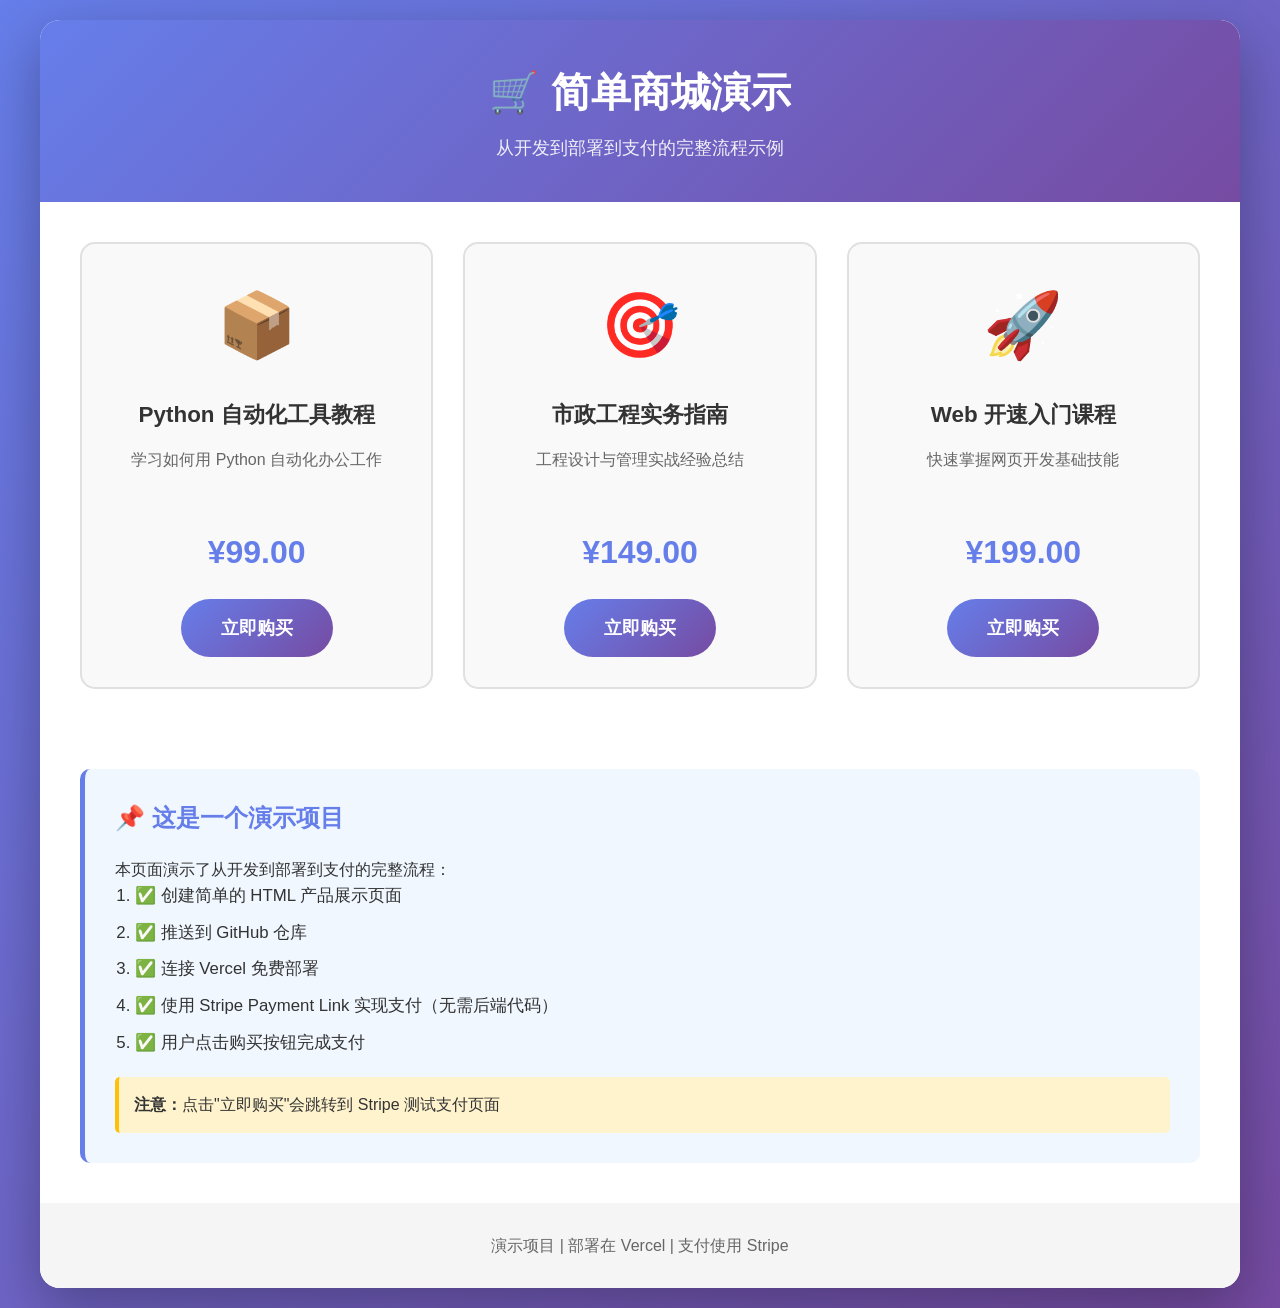
==== index.html @ 3aadf566 "feat: 添加微信支付商城演示项目" ====
<!DOCTYPE html>
<html lang="zh-CN">
<head>
    <meta charset="UTF-8">
    <meta name="viewport" content="width=device-width, initial-scale=1.0">
    <title>简单商城演示</title>
    <link rel="stylesheet" href="styles.css">
</head>
<body>
    <div class="container">
        <header>
            <h1>🛒 简单商城演示</h1>
            <p class="subtitle">从开发到部署到支付的完整流程示例</p>
        </header>

        <main>
            <div class="product-grid">
                <!-- 产品 1 -->
                <div class="product-card">
                    <div class="product-image">📦</div>
                    <h3>Python 自动化工具教程</h3>
                    <p class="description">学习如何用 Python 自动化办公工作</p>
                    <div class="price">¥99.00</div>
                    <a href="https://buy.stripe.com/test_aIM16sbFna0e8G0001" target="_blank" class="buy-button">
                        立即购买
                    </a>
                </div>

                <!-- 产品 2 -->
                <div class="product-card">
                    <div class="product-image">🎯</div>
                    <h3>市政工程实务指南</h3>
                    <p class="description">工程设计与管理实战经验总结</p>
                    <div class="price">¥149.00</div>
                    <a href="https://buy.stripe.com/test_aIM16sbFna0e8G0001" target="_blank" class="buy-button">
                        立即购买
                    </a>
                </div>

                <!-- 产品 3 -->
                <div class="product-card">
                    <div class="product-image">🚀</div>
                    <h3>Web 开速入门课程</h3>
                    <p class="description">快速掌握网页开发基础技能</p>
                    <div class="price">¥199.00</div>
                    <a href="https://buy.stripe.com/test_aIM16sbFna0e8G0001" target="_blank" class="buy-button">
                        立即购买
                    </a>
                </div>
            </div>

            <div class="info-box">
                <h2>📌 这是一个演示项目</h2>
                <p>本页面演示了从开发到部署到支付的完整流程：</p>
                <ol>
                    <li>✅ 创建简单的 HTML 产品展示页面</li>
                    <li>✅ 推送到 GitHub 仓库</li>
                    <li>✅ 连接 Vercel 免费部署</li>
                    <li>✅ 使用 Stripe Payment Link 实现支付（无需后端代码）</li>
                    <li>✅ 用户点击购买按钮完成支付</li>
                </ol>
                <p class="note"><strong>注意：</strong>点击"立即购买"会跳转到 Stripe 测试支付页面</p>
            </div>
        </main>

        <footer>
            <p>演示项目 | 部署在 Vercel | 支付使用 Stripe</p>
        </footer>
    </div>
</body>
</html>
---- styles.css ----
/* 全局样式 */
* {
    margin: 0;
    padding: 0;
    box-sizing: border-box;
}

body {
    font-family: -apple-system, BlinkMacSystemFont, 'Segoe UI', 'Microsoft YaHei', sans-serif;
    line-height: 1.6;
    color: #333;
    background: linear-gradient(135deg, #667eea 0%, #764ba2 100%);
    min-height: 100vh;
    padding: 20px;
}

.container {
    max-width: 1200px;
    margin: 0 auto;
    background: white;
    border-radius: 20px;
    box-shadow: 0 20px 60px rgba(0, 0, 0, 0.3);
    overflow: hidden;
}

/* 头部 */
header {
    background: linear-gradient(135deg, #667eea 0%, #764ba2 100%);
    color: white;
    padding: 40px 20px;
    text-align: center;
}

header h1 {
    font-size: 2.5em;
    margin-bottom: 10px;
}

.subtitle {
    font-size: 1.1em;
    opacity: 0.9;
}

/* 产品网格 */
.product-grid {
    display: grid;
    grid-template-columns: repeat(auto-fit, minmax(300px, 1fr));
    gap: 30px;
    padding: 40px;
}

.product-card {
    border: 2px solid #e0e0e0;
    border-radius: 15px;
    padding: 30px;
    text-align: center;
    transition: all 0.3s ease;
    background: #f9f9f9;
}

.product-card:hover {
    transform: translateY(-10px);
    box-shadow: 0 10px 30px rgba(0, 0, 0, 0.2);
    border-color: #667eea;
}

.product-image {
    font-size: 4em;
    margin-bottom: 20px;
}

.product-card h3 {
    font-size: 1.4em;
    margin-bottom: 15px;
    color: #333;
}

.description {
    color: #666;
    margin-bottom: 20px;
    min-height: 60px;
}

.price {
    font-size: 2em;
    font-weight: bold;
    color: #667eea;
    margin-bottom: 20px;
}

.buy-button {
    display: inline-block;
    background: linear-gradient(135deg, #667eea 0%, #764ba2 100%);
    color: white;
    padding: 15px 40px;
    text-decoration: none;
    border-radius: 50px;
    font-weight: bold;
    font-size: 1.1em;
    transition: all 0.3s ease;
}

.buy-button:hover {
    transform: scale(1.05);
    box-shadow: 0 5px 15px rgba(102, 126, 234, 0.4);
}

/* 信息框 */
.info-box {
    margin: 40px;
    padding: 30px;
    background: #f0f7ff;
    border-left: 5px solid #667eea;
    border-radius: 10px;
}

.info-box h2 {
    color: #667eea;
    margin-bottom: 20px;
}

.info-box ol {
    margin-left: 20px;
    margin-bottom: 20px;
}

.info-box li {
    margin-bottom: 10px;
    font-size: 1.05em;
}

.note {
    background: #fff3cd;
    padding: 15px;
    border-radius: 5px;
    border-left: 4px solid #ffc107;
    margin-top: 20px;
}

/* 页脚 */
footer {
    background: #f5f5f5;
    padding: 30px;
    text-align: center;
    color: #666;
}

/* 响应式设计 */
@media (max-width: 768px) {
    header h1 {
        font-size: 1.8em;
    }

    .product-grid {
        grid-template-columns: 1fr;
        padding: 20px;
    }

    .info-box {
        margin: 20px;
        padding: 20px;
    }
}
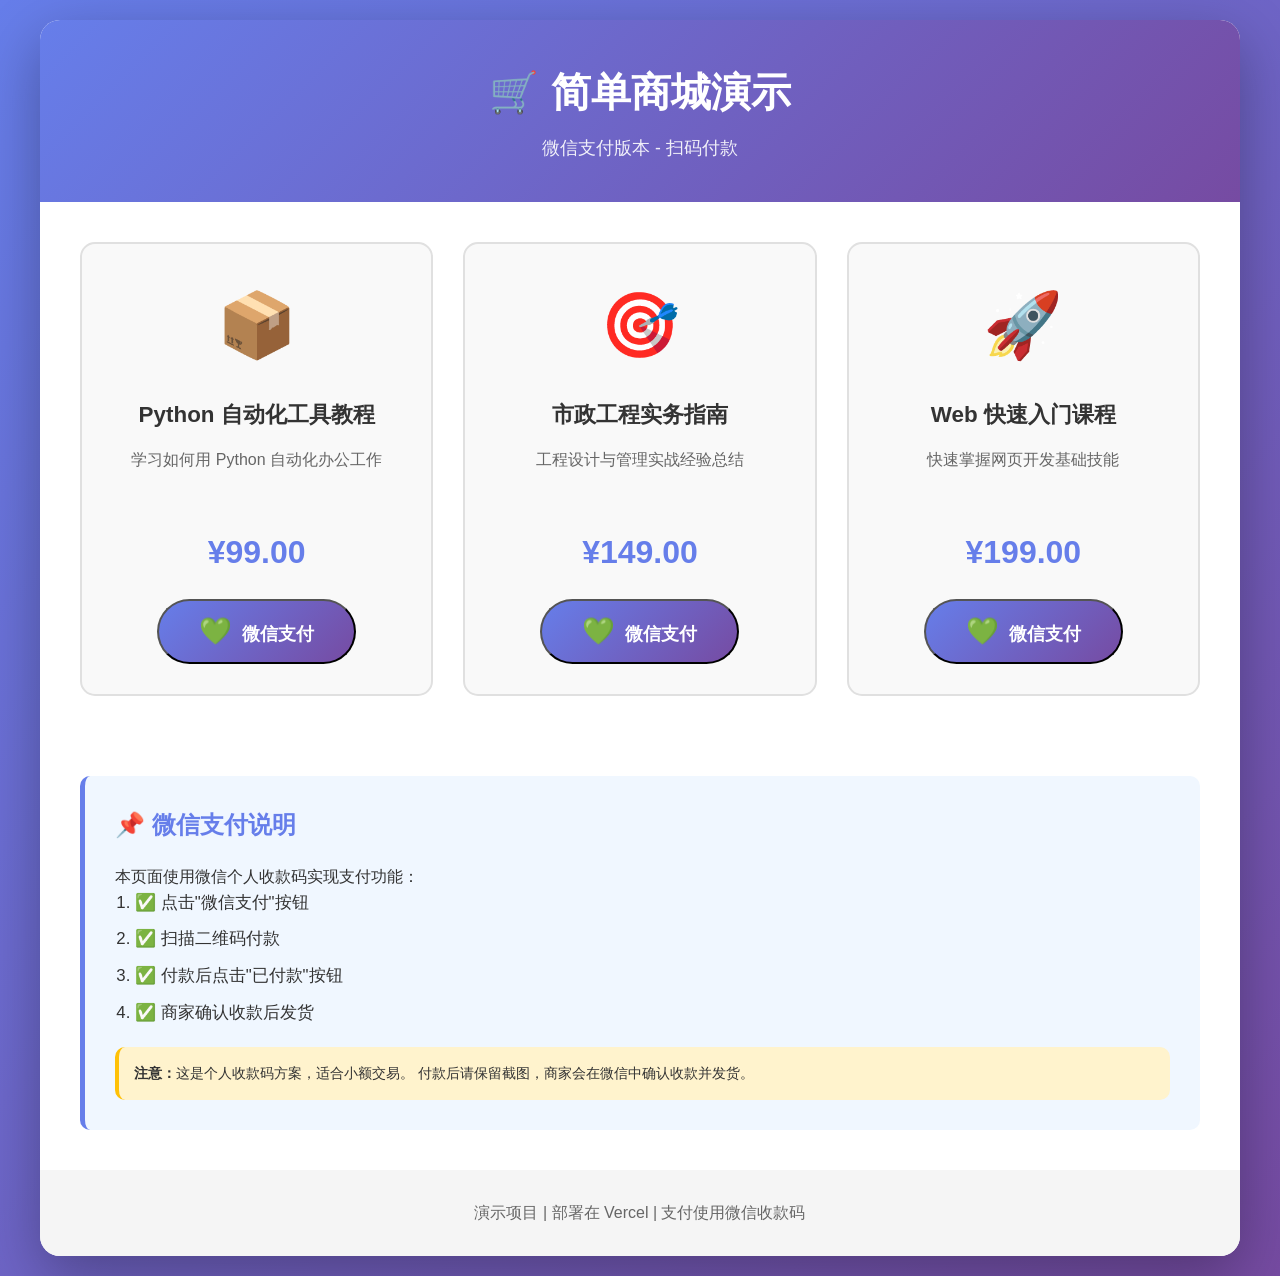
==== commit dbb12b01: "feat: 将微信支付版本设为主页，备份 Stripe 版本" ====
--- a/index.html
+++ b/index.html
@@ -3,14 +3,158 @@
 <head>
     <meta charset="UTF-8">
     <meta name="viewport" content="width=device-width, initial-scale=1.0">
-    <title>简单商城演示</title>
+    <title>简单商城演示 - 微信支付</title>
+    <link rel="icon" type="image/svg+xml" href="favicon.svg">
     <link rel="stylesheet" href="styles.css">
+    <style>
+        /* 微信支付弹窗样式 */
+        .modal {
+            display: none;
+            position: fixed;
+            z-index: 1000;
+            left: 0;
+            top: 0;
+            width: 100%;
+            height: 100%;
+            background-color: rgba(0, 0, 0, 0.7);
+            animation: fadeIn 0.3s;
+        }
+
+        .modal.active {
+            display: flex;
+            justify-content: center;
+            align-items: center;
+        }
+
+        .modal-content {
+            background: white;
+            border-radius: 20px;
+            padding: 40px;
+            max-width: 500px;
+            width: 90%;
+            text-align: center;
+            animation: slideUp 0.3s;
+        }
+
+        @keyframes fadeIn {
+            from { opacity: 0; }
+            to { opacity: 1; }
+        }
+
+        @keyframes slideUp {
+            from {
+                transform: translateY(50px);
+                opacity: 0;
+            }
+            to {
+                transform: translateY(0);
+                opacity: 1;
+            }
+        }
+
+        .qr-code {
+            width: 250px;
+            height: 250px;
+            margin: 20px auto;
+            border: 3px solid #07c160;
+            border-radius: 10px;
+            padding: 10px;
+            background: white;
+        }
+
+        .qr-code img {
+            width: 100%;
+            height: 100%;
+            object-fit: contain;
+        }
+
+        .payment-amount {
+            font-size: 2em;
+            font-weight: bold;
+            color: #07c160;
+            margin: 20px 0;
+        }
+
+        .payment-steps {
+            text-align: left;
+            background: #f0f7ff;
+            padding: 20px;
+            border-radius: 10px;
+            margin: 20px 0;
+        }
+
+        .payment-steps ol {
+            margin-left: 20px;
+        }
+
+        .payment-steps li {
+            margin-bottom: 10px;
+            line-height: 1.6;
+        }
+
+        .close-button {
+            position: absolute;
+            top: 20px;
+            right: 30px;
+            font-size: 30px;
+            cursor: pointer;
+            color: #999;
+            transition: color 0.3s;
+        }
+
+        .close-button:hover {
+            color: #333;
+        }
+
+        .confirm-button {
+            background: #07c160;
+            color: white;
+            padding: 15px 40px;
+            border: none;
+            border-radius: 50px;
+            font-size: 1.1em;
+            font-weight: bold;
+            cursor: pointer;
+            margin-top: 20px;
+            transition: all 0.3s;
+        }
+
+        .confirm-button:hover {
+            background: #06ad56;
+            transform: scale(1.05);
+        }
+
+        .wechat-icon {
+            font-size: 1.5em;
+            margin-right: 10px;
+        }
+
+        .modal-header {
+            position: relative;
+        }
+
+        .product-name {
+            font-size: 1.3em;
+            font-weight: bold;
+            color: #333;
+            margin-bottom: 10px;
+        }
+
+        .note {
+            background: #fff3cd;
+            padding: 15px;
+            border-radius: 10px;
+            border-left: 4px solid #ffc107;
+            margin-top: 20px;
+            font-size: 0.9em;
+        }
+    </style>
 </head>
 <body>
     <div class="container">
         <header>
             <h1>🛒 简单商城演示</h1>
-            <p class="subtitle">从开发到部署到支付的完整流程示例</p>
+            <p class="subtitle">微信支付版本 - 扫码付款</p>
         </header>
 
         <main>
@@ -21,9 +165,9 @@
                     <h3>Python 自动化工具教程</h3>
                     <p class="description">学习如何用 Python 自动化办公工作</p>
                     <div class="price">¥99.00</div>
-                    <a href="https://buy.stripe.com/test_aIM16sbFna0e8G0001" target="_blank" class="buy-button">
-                        立即购买
-                    </a>
+                    <button class="buy-button" onclick="showPayment('Python 自动化工具教程', 99.00)">
+                        <span class="wechat-icon">💚</span>微信支付
+                    </button>
                 </div>
 
                 <!-- 产品 2 -->
@@ -32,40 +176,122 @@
                     <h3>市政工程实务指南</h3>
                     <p class="description">工程设计与管理实战经验总结</p>
                     <div class="price">¥149.00</div>
-                    <a href="https://buy.stripe.com/test_aIM16sbFna0e8G0001" target="_blank" class="buy-button">
-                        立即购买
-                    </a>
+                    <button class="buy-button" onclick="showPayment('市政工程实务指南', 149.00)">
+                        <span class="wechat-icon">💚</span>微信支付
+                    </button>
                 </div>
 
                 <!-- 产品 3 -->
                 <div class="product-card">
                     <div class="product-image">🚀</div>
-                    <h3>Web 开速入门课程</h3>
+                    <h3>Web 快速入门课程</h3>
                     <p class="description">快速掌握网页开发基础技能</p>
                     <div class="price">¥199.00</div>
-                    <a href="https://buy.stripe.com/test_aIM16sbFna0e8G0001" target="_blank" class="buy-button">
-                        立即购买
-                    </a>
+                    <button class="buy-button" onclick="showPayment('Web 快速入门课程', 199.00)">
+                        <span class="wechat-icon">💚</span>微信支付
+                    </button>
                 </div>
             </div>
 
             <div class="info-box">
-                <h2>📌 这是一个演示项目</h2>
-                <p>本页面演示了从开发到部署到支付的完整流程：</p>
+                <h2>📌 微信支付说明</h2>
+                <p>本页面使用微信个人收款码实现支付功能：</p>
                 <ol>
-                    <li>✅ 创建简单的 HTML 产品展示页面</li>
-                    <li>✅ 推送到 GitHub 仓库</li>
-                    <li>✅ 连接 Vercel 免费部署</li>
-                    <li>✅ 使用 Stripe Payment Link 实现支付（无需后端代码）</li>
-                    <li>✅ 用户点击购买按钮完成支付</li>
+                    <li>✅ 点击"微信支付"按钮</li>
+                    <li>✅ 扫描二维码付款</li>
+                    <li>✅ 付款后点击"已付款"按钮</li>
+                    <li>✅ 商家确认收款后发货</li>
                 </ol>
-                <p class="note"><strong>注意：</strong>点击"立即购买"会跳转到 Stripe 测试支付页面</p>
+                <p class="note">
+                    <strong>注意：</strong>这是个人收款码方案，适合小额交易。
+                    付款后请保留截图，商家会在微信中确认收款并发货。
+                </p>
             </div>
         </main>
 
         <footer>
-            <p>演示项目 | 部署在 Vercel | 支付使用 Stripe</p>
+            <p>演示项目 | 部署在 Vercel | 支付使用微信收款码</p>
         </footer>
     </div>
+
+    <!-- 微信支付弹窗 -->
+    <div id="paymentModal" class="modal">
+        <div class="modal-content">
+            <div class="modal-header">
+                <span class="close-button" onclick="closePayment()">&times;</span>
+            </div>
+
+            <h2 style="color: #07c160; margin-bottom: 20px;">
+                <span class="wechat-icon">💚</span>微信扫码支付
+            </h2>
+
+            <div class="product-name" id="productName">产品名称</div>
+
+            <div class="payment-amount" id="paymentAmount">¥0.00</div>
+
+            <!-- 微信收款码图片 -->
+            <div class="qr-code">
+                <img id="wechatQRCode" src="https://cdn.jsdelivr.net/gh/PwInG001/simple-shop-demo@main/images/wechat-qr.jpg" alt="微信收款码">
+            </div>
+
+            <div class="payment-steps">
+                <h4>付款步骤：</h4>
+                <ol>
+                    <li>打开微信，扫描上方二维码</li>
+                    <li>确认付款金额</li>
+                    <li>输入支付密码完成付款</li>
+                    <li>付款成功后，点击下方按钮</li>
+                </ol>
+            </div>
+
+            <button class="confirm-button" onclick="confirmPayment()">
+                ✅ 已付款，确认订单
+            </button>
+
+            <div class="note">
+                <strong>重要提示：</strong>
+                <br>付款后请保留截图，商家会在微信中确认收款。
+                <br>确认收款后，您将收到产品（下载链接/激活码等）。
+            </div>
+        </div>
+    </div>
+
+    <script>
+        let currentProduct = '';
+        let currentAmount = 0;
+
+        function showPayment(productName, amount) {
+            currentProduct = productName;
+            currentAmount = amount;
+
+            // 设置产品信息
+            document.getElementById('productName').textContent = productName;
+            document.getElementById('paymentAmount').textContent = '¥' + amount.toFixed(2);
+
+            // 显示弹窗
+            document.getElementById('paymentModal').classList.add('active');
+        }
+
+        function closePayment() {
+            document.getElementById('paymentModal').classList.remove('active');
+        }
+
+        function confirmPayment() {
+            // 这里可以添加订单提交逻辑
+            // 例如：发送到服务器、记录到数据库等
+
+            alert('✅ 订单已提交！\n\n商家将在微信中确认您的收款，\n确认后会尽快发货。\n\n如有问题，请添加微信联系：[你的微信号]');
+
+            closePayment();
+        }
+
+        // 点击弹窗外部关闭
+        window.onclick = function(event) {
+            const modal = document.getElementById('paymentModal');
+            if (event.target === modal) {
+                closePayment();
+            }
+        }
+    </script>
 </body>
 </html>
